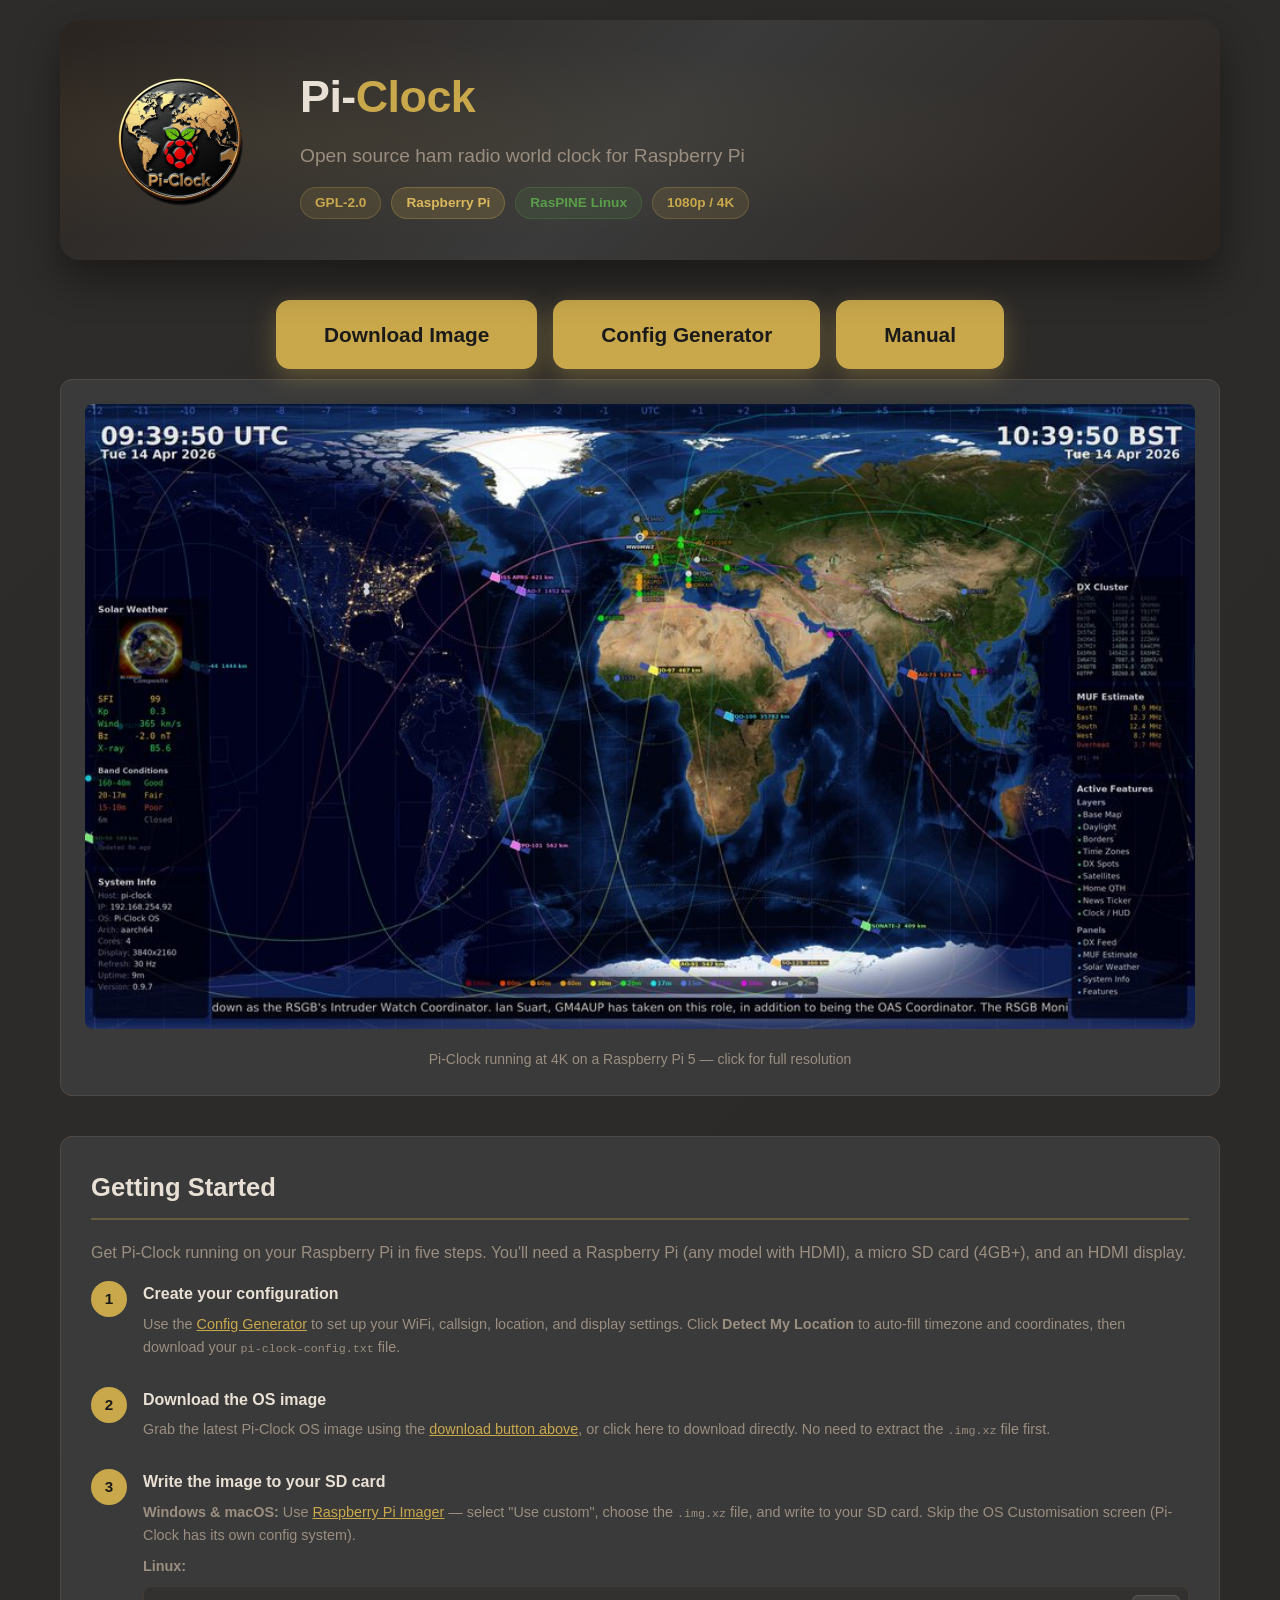
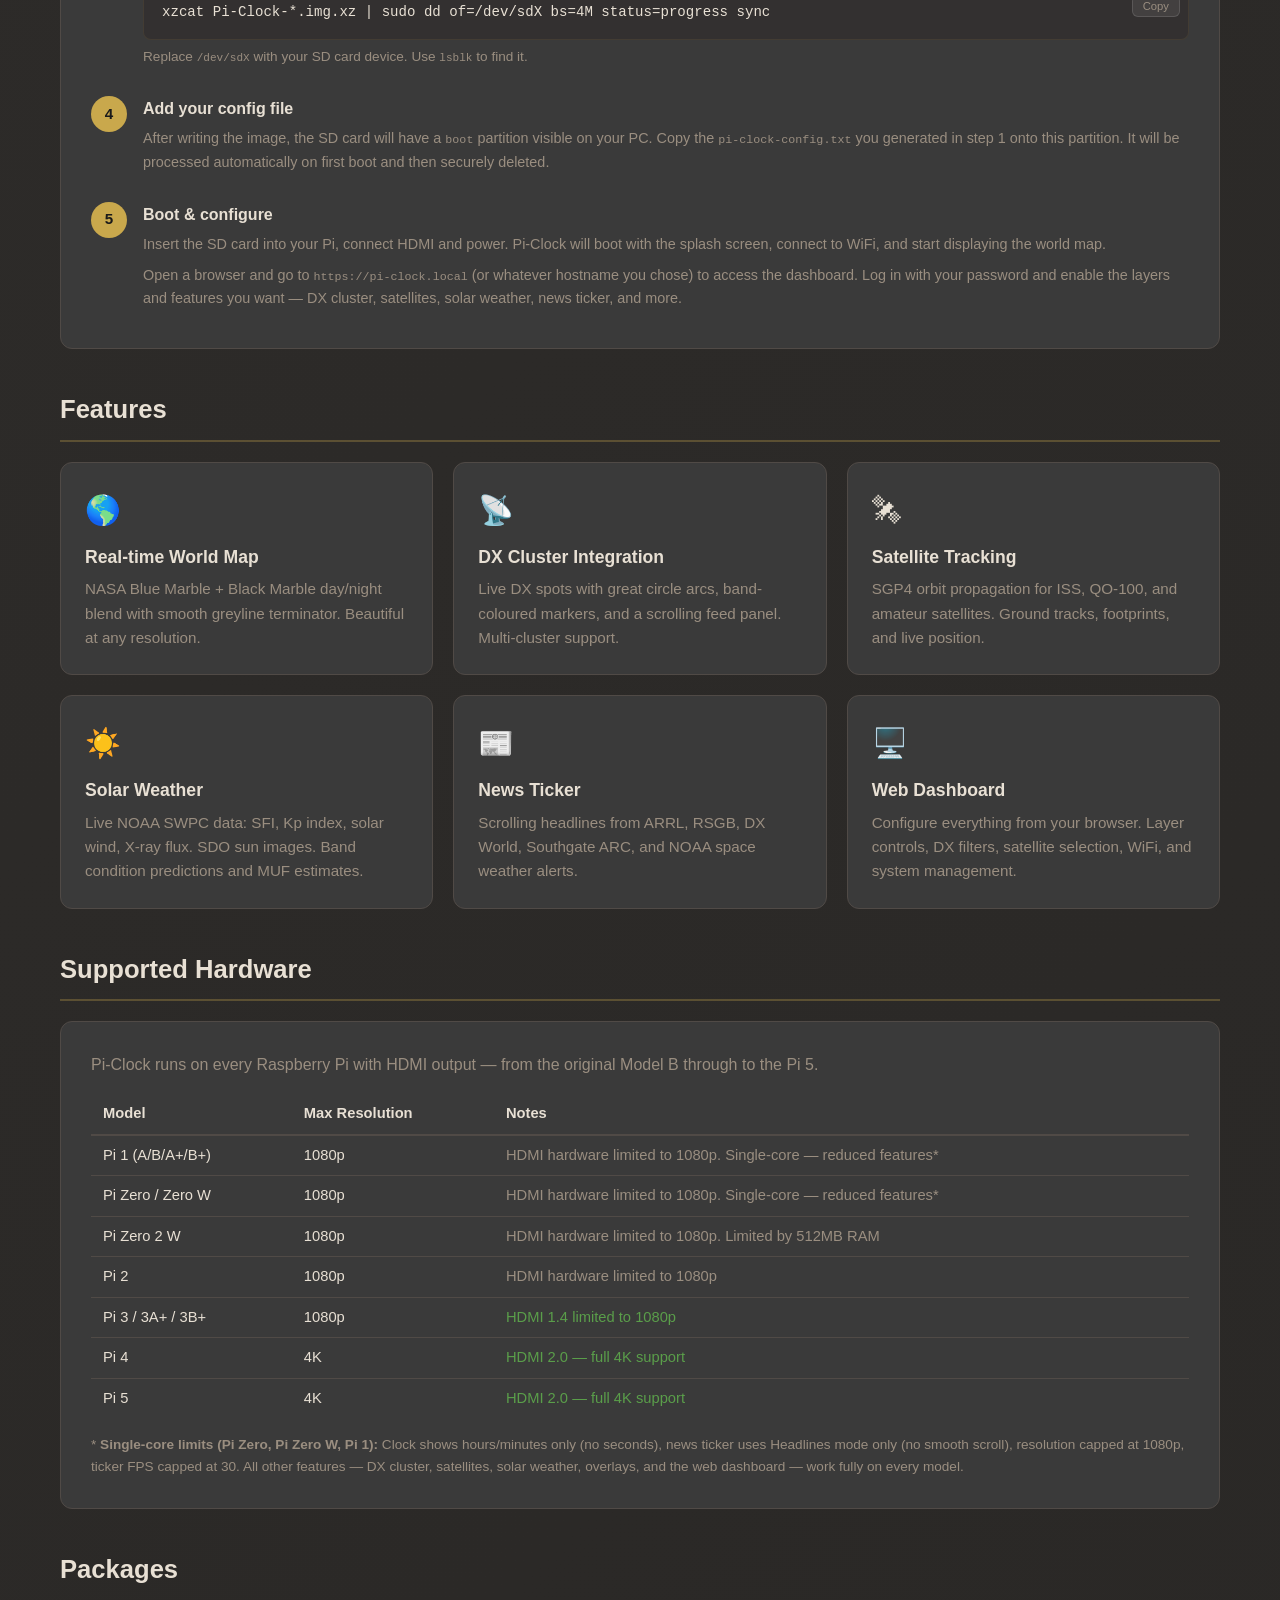
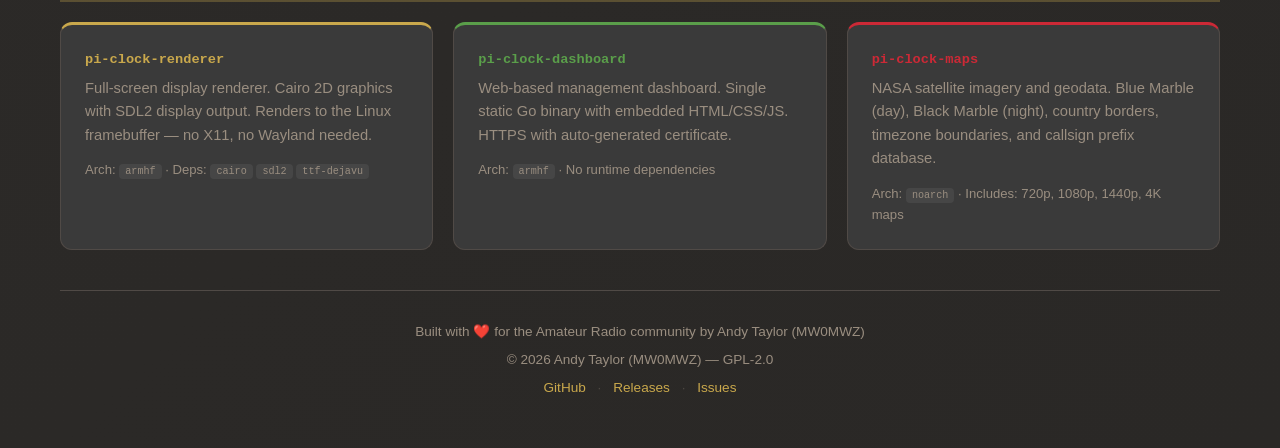
==== index.html @ e1d17243 "Pi-Clock gh-pages" ====
<!DOCTYPE html>
<html lang="en">
<head>
    <meta charset="UTF-8">
    <meta name="viewport" content="width=device-width, initial-scale=1.0">
    <title>Pi-Clock - Open Source Ham Radio World Clock</title>
    <link rel="icon" href="favicon.ico" type="image/x-icon">
    <link rel="apple-touch-icon" href="apple-touch-icon.png">
    <style>
        * {
            margin: 0;
            padding: 0;
            box-sizing: border-box;
        }

        :root {
            --pic-gold: #c9a84c;
            --pic-gold-light: #dbb85c;
            --pic-accent: #c9a84c;
            --pic-green: #5a9e4a;
            --pic-red: #cc2936;
            --text-light: #e8e0d4;
            --text-muted: #9a8e80;
            --bg-dark: #2e2c2a;
            --bg-card: #3a3a3a;
            --border-color: #504a46;
            --code-bg: #333030;
            --renderer-color: #c9a84c;
            --dashboard-color: #5a9e4a;
            --maps-color: #cc2936;
        }

        body {
            font-family: -apple-system, BlinkMacSystemFont, 'Segoe UI', Roboto, 'Helvetica Neue', Arial, sans-serif;
            background: linear-gradient(135deg, var(--bg-dark) 0%, #2a2826 100%);
            color: var(--text-light);
            min-height: 100vh;
            line-height: 1.6;
        }

        .container {
            max-width: 1200px;
            margin: 0 auto;
            padding: 20px;
        }

        /* ── Header ──────────────────────────────────────────── */
        header {
            padding: 40px;
            background: linear-gradient(135deg, #2a2420 0%, #3a3a3a 50%, #2a2420 100%);
            border-radius: 20px;
            margin-bottom: 40px;
            box-shadow: 0 20px 40px rgba(0,0,0,0.4);
            position: relative;
            overflow: hidden;
        }

        header::before {
            content: '';
            position: absolute;
            top: 0; left: 0; right: 0; bottom: 0;
            background: radial-gradient(ellipse at 20% 50%, rgba(201,168,76,0.08) 0%, transparent 60%);
        }

        .header-content {
            position: relative;
            z-index: 2;
            display: flex;
            align-items: center;
            gap: 40px;
        }

        .logo {
            width: 160px;
            height: 160px;
            flex-shrink: 0;
            animation: float-logo 4s ease-in-out infinite;
        }

        @keyframes float-logo {
            0%, 100% { transform: translateY(0); }
            50% { transform: translateY(-8px); }
        }

        .header-text {
            flex: 1;
        }

        h1 {
            font-size: 2.8em;
            font-weight: 700;
            margin-bottom: 8px;
            letter-spacing: -0.5px;
        }

        h1 span {
            color: var(--pic-gold);
        }

        .tagline {
            font-size: 1.2em;
            color: var(--text-muted);
            margin-bottom: 16px;
        }

        .badges {
            display: flex;
            gap: 10px;
            flex-wrap: wrap;
        }

        @media (max-width: 768px) {
            .header-content {
                flex-direction: column;
                text-align: center;
            }
            .badges { justify-content: center; }
            .logo { width: 120px; height: 120px; }
        }

        .badge {
            display: inline-block;
            padding: 4px 14px;
            font-size: 0.85em;
            font-weight: 600;
            border-radius: 20px;
            background: rgba(201,168,76,0.12);
            color: var(--pic-gold);
            border: 1px solid rgba(201,168,76,0.25);
        }

        .badge.gold {
            background: rgba(201,168,76,0.18);
            color: var(--pic-gold-light);
            border-color: rgba(201,168,76,0.3);
        }

        .badge.green {
            background: rgba(90,158,74,0.12);
            color: var(--pic-green);
            border-color: rgba(90,158,74,0.25);
        }

        /* ── Section titles ──────────────────────────────────── */
        .section-title {
            font-size: 1.6em;
            font-weight: 600;
            margin-bottom: 20px;
            padding-bottom: 10px;
            border-bottom: 2px solid rgba(201,168,76,0.3);
        }

        /* ── Feature grid ────────────────────────────────────── */
        .features {
            display: grid;
            grid-template-columns: repeat(auto-fit, minmax(300px, 1fr));
            gap: 20px;
            margin-bottom: 40px;
        }

        .feature-card {
            background: var(--bg-card);
            border: 1px solid var(--border-color);
            border-radius: 12px;
            padding: 24px;
            transition: transform 0.2s, box-shadow 0.2s;
        }

        .feature-card:hover {
            transform: translateY(-3px);
            box-shadow: 0 12px 24px rgba(0,0,0,0.3);
        }

        .feature-icon {
            font-size: 1.8em;
            margin-bottom: 10px;
        }

        .feature-card h3 {
            font-size: 1.1em;
            margin-bottom: 6px;
        }

        .feature-card p {
            color: var(--text-muted);
            font-size: 0.95em;
        }

        /* ── Quick start ─────────────────────────────────────── */
        .quick-start {
            background: var(--bg-card);
            border: 1px solid var(--border-color);
            border-radius: 12px;
            padding: 30px;
            margin-bottom: 40px;
        }

        .steps {
            display: flex;
            flex-direction: column;
            gap: 20px;
            margin-top: 16px;
        }

        .step {
            display: flex;
            gap: 16px;
            align-items: flex-start;
        }

        .step-num {
            flex-shrink: 0;
            width: 36px;
            height: 36px;
            border-radius: 50%;
            background: var(--pic-gold);
            color: #1a1a1a;
            display: flex;
            align-items: center;
            justify-content: center;
            font-weight: 700;
            font-size: 0.95em;
        }

        .step-content {
            flex: 1;
        }

        .step-content h4 {
            margin-bottom: 6px;
        }

        .step-content p {
            color: var(--text-muted);
            font-size: 0.9em;
            margin-bottom: 8px;
        }

        .code-block {
            background: var(--code-bg);
            border-radius: 8px;
            padding: 14px 18px;
            font-family: 'SF Mono', 'Fira Code', 'Cascadia Code', monospace;
            font-size: 0.88em;
            line-height: 1.7;
            overflow-x: auto;
            position: relative;
            border: 1px solid rgba(201,168,76,0.1);
        }

        .code-block .comment {
            color: #6c7a89;
        }

        .copy-btn {
            position: absolute;
            top: 8px;
            right: 8px;
            background: rgba(255,255,255,0.08);
            border: 1px solid rgba(255,255,255,0.12);
            color: var(--text-muted);
            padding: 4px 10px;
            border-radius: 6px;
            font-size: 0.8em;
            cursor: pointer;
            transition: all 0.2s;
        }

        .copy-btn:hover {
            background: rgba(255,255,255,0.15);
            color: #fff;
        }

        /* ── Package cards ────────────────────────────────────── */
        .packages {
            display: grid;
            grid-template-columns: repeat(auto-fit, minmax(300px, 1fr));
            gap: 20px;
            margin-bottom: 40px;
        }

        .package-card {
            background: var(--bg-card);
            border: 1px solid var(--border-color);
            border-radius: 12px;
            padding: 24px;
            border-top: 3px solid;
            transition: transform 0.2s, box-shadow 0.2s;
        }

        .package-card:hover {
            transform: translateY(-3px);
            box-shadow: 0 12px 24px rgba(0,0,0,0.3);
        }

        .package-card.renderer { border-top-color: var(--renderer-color); }
        .package-card.dashboard { border-top-color: var(--dashboard-color); }
        .package-card.maps { border-top-color: var(--maps-color); }

        .package-name {
            font-family: monospace;
            font-size: 1.05em;
            font-weight: 600;
            margin-bottom: 6px;
        }

        .package-card.renderer .package-name { color: var(--renderer-color); }
        .package-card.dashboard .package-name { color: var(--dashboard-color); }
        .package-card.maps .package-name { color: var(--maps-color); }

        .package-desc {
            color: var(--text-muted);
            font-size: 0.92em;
            margin-bottom: 12px;
        }

        .package-deps {
            font-size: 0.82em;
            color: var(--text-muted);
        }

        .package-deps code {
            background: rgba(255,255,255,0.06);
            padding: 2px 6px;
            border-radius: 4px;
            font-size: 0.95em;
        }

        /* ── Links ────────────────────────────────────────────── */
        .links {
            display: flex;
            justify-content: center;
            gap: 16px;
            flex-wrap: wrap;
            margin-bottom: 40px;
        }

        .link-btn {
            display: inline-flex;
            align-items: center;
            gap: 8px;
            padding: 12px 24px;
            border-radius: 10px;
            font-weight: 600;
            font-size: 0.95em;
            text-decoration: none;
            transition: all 0.2s;
        }

        .link-btn.primary {
            background: var(--pic-accent);
            color: #1a1a1a;
            font-weight: 700;
        }

        .link-btn.primary:hover {
            background: var(--pic-gold-light);
            color: #1a1a1a;
            transform: translateY(-2px);
            box-shadow: 0 6px 16px rgba(201,168,76,0.3);
        }

        .link-btn.outline {
            background: transparent;
            color: var(--text-light);
            border: 1px solid var(--border-color);
        }

        .link-btn.outline:hover {
            border-color: var(--pic-gold);
            color: var(--pic-gold);
            transform: translateY(-2px);
        }

        /* ── Footer ──────────────────────────────────────────── */
        footer {
            text-align: center;
            padding: 30px 20px;
            color: var(--text-muted);
            font-size: 0.85em;
            border-top: 1px solid var(--border-color);
        }

        footer a {
            color: var(--pic-gold);
            text-decoration: none;
        }

        footer a:hover {
            text-decoration: underline;
        }

        .footer-sep {
            margin: 0 8px;
            opacity: 0.3;
        }

        /* ── Responsive ──────────────────────────────────────── */
        @media (max-width: 768px) {
            header { padding: 24px 16px; }
            h1 { font-size: 2em; }
            .features, .packages { grid-template-columns: 1fr; }
            .code-block { font-size: 0.8em; }
        }
    </style>
</head>
<body>
    <div class="container">

        <!-- Header -->
        <header>
            <div class="header-content">
                <img src="logo.png" alt="Pi-Clock" class="logo">
                <div class="header-text">
                    <h1>Pi-<span>Clock</span></h1>
                    <p class="tagline">Open source ham radio world clock for Raspberry Pi</p>
                    <div class="badges">
                        <span class="badge">GPL-2.0</span>
                        <span class="badge gold">Raspberry Pi</span>
                        <a href="https://raspine.org" target="_blank" rel="noopener" class="badge green" style="text-decoration:none">RasPINE Linux</a>
                        <span class="badge">1080p / 4K</span>
                    </div>
                </div>
            </div>
        </header>

        <!-- Action buttons -->
        <div style="display:flex; justify-content:center; gap:16px; flex-wrap:wrap; margin-bottom:24px;">
            <a id="download-btn" href="https://github.com/MW0MWZ/Pi-Clock/releases/latest" class="link-btn primary" style="font-size:1.3em; padding:18px 48px; border-radius:14px; box-shadow:0 8px 24px rgba(201,168,76,0.35);">
                Download Image
            </a>
            <a href="config-generator.html" class="link-btn primary" style="font-size:1.3em; padding:18px 48px; border-radius:14px; box-shadow:0 8px 24px rgba(201,168,76,0.35);">
                Config Generator
            </a>
            <a href="manual/index.html" class="link-btn primary" style="font-size:1.3em; padding:18px 48px; border-radius:14px; box-shadow:0 8px 24px rgba(201,168,76,0.35);">
                Manual
            </a>
        </div>
        <p id="download-info" style="text-align:center; margin-top:-14px; margin-bottom:24px; color:var(--text-muted); font-size:0.85em;"></p>

        <!-- Screenshot -->
        <div style="background:var(--bg-card); border:1px solid var(--border-color); border-radius:12px; padding:24px; margin-bottom:40px; text-align:center;">
            <a href="screenshot.jpg" target="_blank" rel="noopener">
                <img src="screenshot-thumb.jpg" alt="Pi-Clock running at 4K on a Raspberry Pi 5"
                     style="width:100%; border-radius:8px;">
            </a>
            <p style="margin-top:12px; margin-bottom:0; color:var(--text-muted); font-size:14px;">Pi-Clock running at 4K on a Raspberry Pi 5 &mdash; click for full resolution</p>
        </div>

        <!-- Quick Start -->
        <div class="quick-start">
            <h2 class="section-title">Getting Started</h2>
            <p style="color: var(--text-muted); margin-bottom: 16px;">
                Get Pi-Clock running on your Raspberry Pi in five steps.
                You'll need a Raspberry Pi (any model with HDMI), a micro SD card (4GB+), and an HDMI display.
            </p>

            <div class="steps">
                <div class="step">
                    <div class="step-num">1</div>
                    <div class="step-content">
                        <h4>Create your configuration</h4>
                        <p>Use the <a href="config-generator.html" style="color:var(--pic-gold)">Config Generator</a>
                        to set up your WiFi, callsign, location, and display settings.
                        Click <strong>Detect My Location</strong> to auto-fill timezone and coordinates,
                        then download your <code>pi-clock-config.txt</code> file.</p>
                    </div>
                </div>

                <div class="step">
                    <div class="step-num">2</div>
                    <div class="step-content">
                        <h4>Download the OS image</h4>
                        <p>Grab the latest Pi-Clock OS image using the
                        <a id="step-download-link" href="https://github.com/MW0MWZ/Pi-Clock/releases/latest" style="color:var(--pic-gold)">download button above</a>,
                        or click here to download directly. No need to extract the <code>.img.xz</code> file first.</p>
                    </div>
                </div>

                <div class="step">
                    <div class="step-num">3</div>
                    <div class="step-content">
                        <h4>Write the image to your SD card</h4>
                        <p><strong>Windows &amp; macOS:</strong> Use
                        <a href="https://www.raspberrypi.com/software/" style="color:var(--pic-gold)">Raspberry Pi Imager</a>
                        &mdash; select "Use custom", choose the <code>.img.xz</code> file, and write to your SD card.
                        Skip the OS Customisation screen (Pi-Clock has its own config system).</p>
                        <p><strong>Linux:</strong></p>
                        <div class="code-block">
                            <button class="copy-btn" onclick="copyCode(this)">Copy</button>
xzcat Pi-Clock-*.img.xz | sudo dd of=/dev/sdX bs=4M status=progress
sync</div>
                        <p style="margin-top: 6px; font-size: 0.85em; color: var(--text-muted);">
                            Replace <code>/dev/sdX</code> with your SD card device. Use <code>lsblk</code> to find it.
                        </p>
                    </div>
                </div>

                <div class="step">
                    <div class="step-num">4</div>
                    <div class="step-content">
                        <h4>Add your config file</h4>
                        <p>After writing the image, the SD card will have a <code>boot</code> partition visible on your PC.
                        Copy the <code>pi-clock-config.txt</code> you generated in step 1 onto this partition.
                        It will be processed automatically on first boot and then securely deleted.</p>
                    </div>
                </div>

                <div class="step">
                    <div class="step-num">5</div>
                    <div class="step-content">
                        <h4>Boot &amp; configure</h4>
                        <p>Insert the SD card into your Pi, connect HDMI and power.
                        Pi-Clock will boot with the splash screen, connect to WiFi, and start displaying the world map.</p>
                        <p>Open a browser and go to
                        <code>https://pi-clock.local</code> (or whatever hostname you chose)
                        to access the dashboard. Log in with your password and enable the layers and features you want
                        &mdash; DX cluster, satellites, solar weather, news ticker, and more.</p>
                    </div>
                </div>
            </div>
        </div>

        <!-- Features -->
        <h2 class="section-title">Features</h2>
        <div class="features">
            <div class="feature-card">
                <div class="feature-icon">&#127758;</div>
                <h3>Real-time World Map</h3>
                <p>NASA Blue Marble + Black Marble day/night blend with smooth greyline terminator. Beautiful at any resolution.</p>
            </div>
            <div class="feature-card">
                <div class="feature-icon">&#128225;</div>
                <h3>DX Cluster Integration</h3>
                <p>Live DX spots with great circle arcs, band-coloured markers, and a scrolling feed panel. Multi-cluster support.</p>
            </div>
            <div class="feature-card">
                <div class="feature-icon">&#128752;</div>
                <h3>Satellite Tracking</h3>
                <p>SGP4 orbit propagation for ISS, QO-100, and amateur satellites. Ground tracks, footprints, and live position.</p>
            </div>
            <div class="feature-card">
                <div class="feature-icon">&#9728;&#65039;</div>
                <h3>Solar Weather</h3>
                <p>Live NOAA SWPC data: SFI, Kp index, solar wind, X-ray flux. SDO sun images. Band condition predictions and MUF estimates.</p>
            </div>
            <div class="feature-card">
                <div class="feature-icon">&#128240;</div>
                <h3>News Ticker</h3>
                <p>Scrolling headlines from ARRL, RSGB, DX World, Southgate ARC, and NOAA space weather alerts.</p>
            </div>
            <div class="feature-card">
                <div class="feature-icon">&#128421;&#65039;</div>
                <h3>Web Dashboard</h3>
                <p>Configure everything from your browser. Layer controls, DX filters, satellite selection, WiFi, and system management.</p>
            </div>
        </div>

        <!-- Supported Hardware -->
        <h2 class="section-title">Supported Hardware</h2>
        <div class="quick-start">
            <p style="color: var(--text-muted); margin-bottom: 16px;">
                Pi-Clock runs on every Raspberry Pi with HDMI output &mdash; from the original Model B through to the Pi 5.
            </p>
            <table style="width:100%; font-size:0.92em; border-collapse:collapse; margin-bottom:16px;">
                <thead>
                    <tr style="border-bottom:2px solid var(--border-color); text-align:left;">
                        <th style="padding:8px 12px;">Model</th>
                        <th style="padding:8px 12px;">Max Resolution</th>
                        <th style="padding:8px 12px;">Notes</th>
                    </tr>
                </thead>
                <tbody>
                    <tr style="border-bottom:1px solid var(--border-color);">
                        <td style="padding:8px 12px;">Pi 1 (A/B/A+/B+)</td>
                        <td style="padding:8px 12px;">1080p</td>
                        <td style="padding:8px 12px; color:var(--text-muted);">HDMI hardware limited to 1080p. Single-core &mdash; reduced features*</td>
                    </tr>
                    <tr style="border-bottom:1px solid var(--border-color);">
                        <td style="padding:8px 12px;">Pi Zero / Zero W</td>
                        <td style="padding:8px 12px;">1080p</td>
                        <td style="padding:8px 12px; color:var(--text-muted);">HDMI hardware limited to 1080p. Single-core &mdash; reduced features*</td>
                    </tr>
                    <tr style="border-bottom:1px solid var(--border-color);">
                        <td style="padding:8px 12px;">Pi Zero 2 W</td>
                        <td style="padding:8px 12px;">1080p</td>
                        <td style="padding:8px 12px; color:var(--text-muted);">HDMI hardware limited to 1080p. Limited by 512MB RAM</td>
                    </tr>
                    <tr style="border-bottom:1px solid var(--border-color);">
                        <td style="padding:8px 12px;">Pi 2</td>
                        <td style="padding:8px 12px;">1080p</td>
                        <td style="padding:8px 12px; color:var(--text-muted);">HDMI hardware limited to 1080p</td>
                    </tr>
                    <tr style="border-bottom:1px solid var(--border-color);">
                        <td style="padding:8px 12px;">Pi 3 / 3A+ / 3B+</td>
                        <td style="padding:8px 12px;">1080p</td>
                        <td style="padding:8px 12px; color:var(--pic-green);">HDMI 1.4 limited to 1080p</td>
                    </tr>
                    <tr style="border-bottom:1px solid var(--border-color);">
                        <td style="padding:8px 12px;">Pi 4</td>
                        <td style="padding:8px 12px;">4K</td>
                        <td style="padding:8px 12px; color:var(--pic-green);">HDMI 2.0 &mdash; full 4K support</td>
                    </tr>
                    <tr>
                        <td style="padding:8px 12px;">Pi 5</td>
                        <td style="padding:8px 12px;">4K</td>
                        <td style="padding:8px 12px; color:var(--pic-green);">HDMI 2.0 &mdash; full 4K support</td>
                    </tr>
                </tbody>
            </table>
            <p style="font-size:0.85em; color:var(--text-muted);">
                * <strong>Single-core limits (Pi Zero, Pi Zero W, Pi 1):</strong>
                Clock shows hours/minutes only (no seconds), news ticker uses Headlines mode only (no smooth scroll),
                resolution capped at 1080p, ticker FPS capped at 30. All other features &mdash; DX cluster, satellites,
                solar weather, overlays, and the web dashboard &mdash; work fully on every model.
            </p>
        </div>

        <!-- Packages -->
        <h2 class="section-title">Packages</h2>
        <div class="packages">
            <div class="package-card renderer">
                <div class="package-name">pi-clock-renderer</div>
                <div class="package-desc">
                    Full-screen display renderer. Cairo 2D graphics with SDL2 display output.
                    Renders to the Linux framebuffer &mdash; no X11, no Wayland needed.
                </div>
                <div class="package-deps">
                    Arch: <code>armhf</code>
                    &middot; Deps: <code>cairo</code> <code>sdl2</code> <code>ttf-dejavu</code>
                </div>
            </div>

            <div class="package-card dashboard">
                <div class="package-name">pi-clock-dashboard</div>
                <div class="package-desc">
                    Web-based management dashboard. Single static Go binary with embedded
                    HTML/CSS/JS. HTTPS with auto-generated certificate.
                </div>
                <div class="package-deps">
                    Arch: <code>armhf</code>
                    &middot; No runtime dependencies
                </div>
            </div>

            <div class="package-card maps">
                <div class="package-name">pi-clock-maps</div>
                <div class="package-desc">
                    NASA satellite imagery and geodata. Blue Marble (day), Black Marble (night),
                    country borders, timezone boundaries, and callsign prefix database.
                </div>
                <div class="package-deps">
                    Arch: <code>noarch</code>
                    &middot; Includes: 720p, 1080p, 1440p, 4K maps
                </div>
            </div>
        </div>

        <!-- Footer -->
        <footer>
            <p style="margin-bottom: 6px;">Built with &#10084;&#65039; for the Amateur Radio community by Andy Taylor (MW0MWZ)</p>
            <p>&copy; 2026 Andy Taylor (MW0MWZ) &mdash; GPL-2.0</p>
            <p style="margin-top: 6px;">
                <a href="https://github.com/MW0MWZ/Pi-Clock">GitHub</a>
                <span class="footer-sep">&middot;</span>
                <a href="https://github.com/MW0MWZ/Pi-Clock/releases/latest">Releases</a>
                <span class="footer-sep">&middot;</span>
                <a href="https://github.com/MW0MWZ/Pi-Clock/issues">Issues</a>
            </p>
        </footer>

    </div>

    <script>
    function copyCode(btn) {
        var block = btn.parentElement;
        var text = block.textContent.replace('Copy', '').trim();
        navigator.clipboard.writeText(text).then(function() {
            btn.textContent = 'Copied!';
            setTimeout(function() { btn.textContent = 'Copy'; }, 2000);
        });
    }

    /* Resolve the latest .img.xz download URL from GitHub Releases.
     * Falls back to the releases page if the API call fails. */
    (function() {
        var btn = document.getElementById('download-btn');
        fetch('https://api.github.com/repos/MW0MWZ/Pi-Clock/releases/latest')
            .then(function(r) { return r.json(); })
            .then(function(release) {
                var asset = release.assets && release.assets.find(function(a) {
                    return a.name.match(/^Pi-Clock-.*\.img\.xz$/);
                });
                if (asset) {
                    var url = asset.browser_download_url;
                    btn.href = url;
                    btn.textContent = 'Download ' + release.tag_name;
                    var sizeMB = (asset.size / 1048576).toFixed(0);
                    document.getElementById('download-info').textContent =
                        asset.name + ' (' + sizeMB + ' MB)';
                    var stepLink = document.getElementById('step-download-link');
                    if (stepLink) stepLink.href = url;
                }
            })
            .catch(function() { /* keep fallback link */ });
    })();
    </script>
</body>
</html>
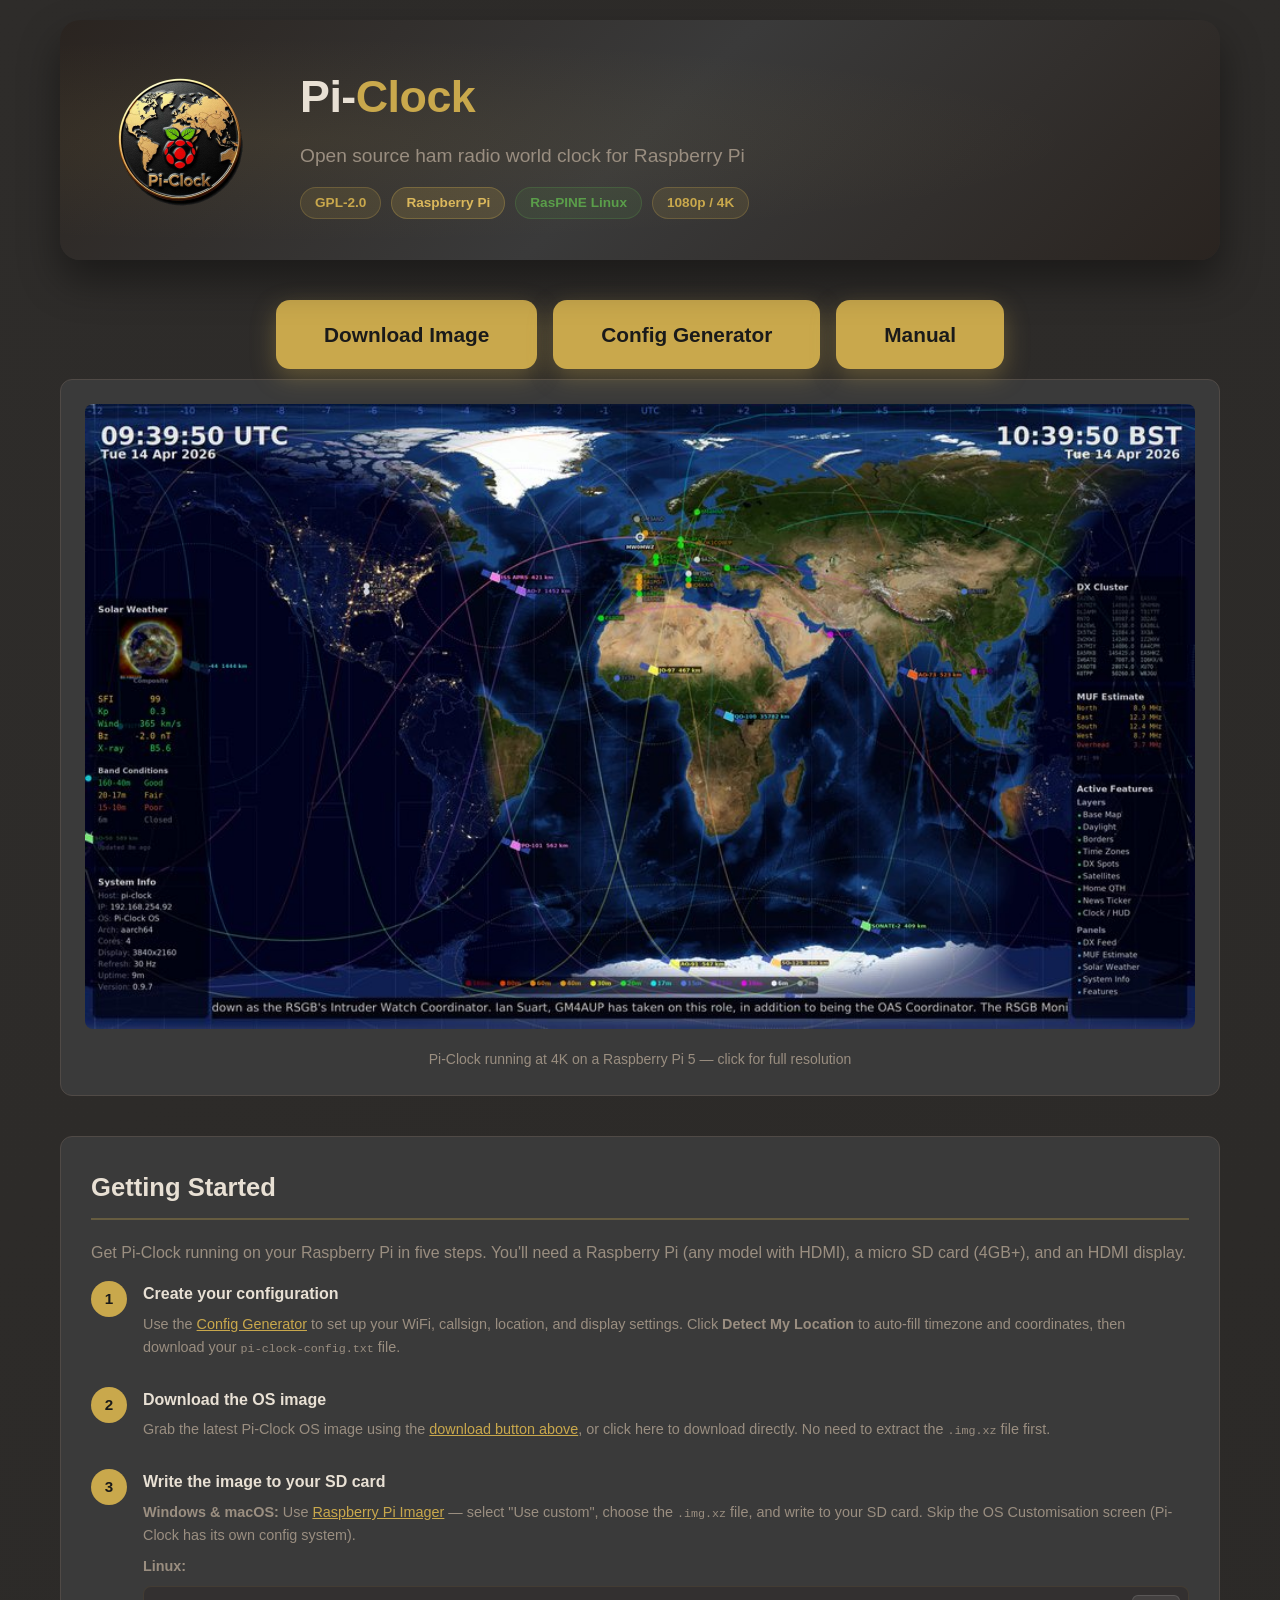
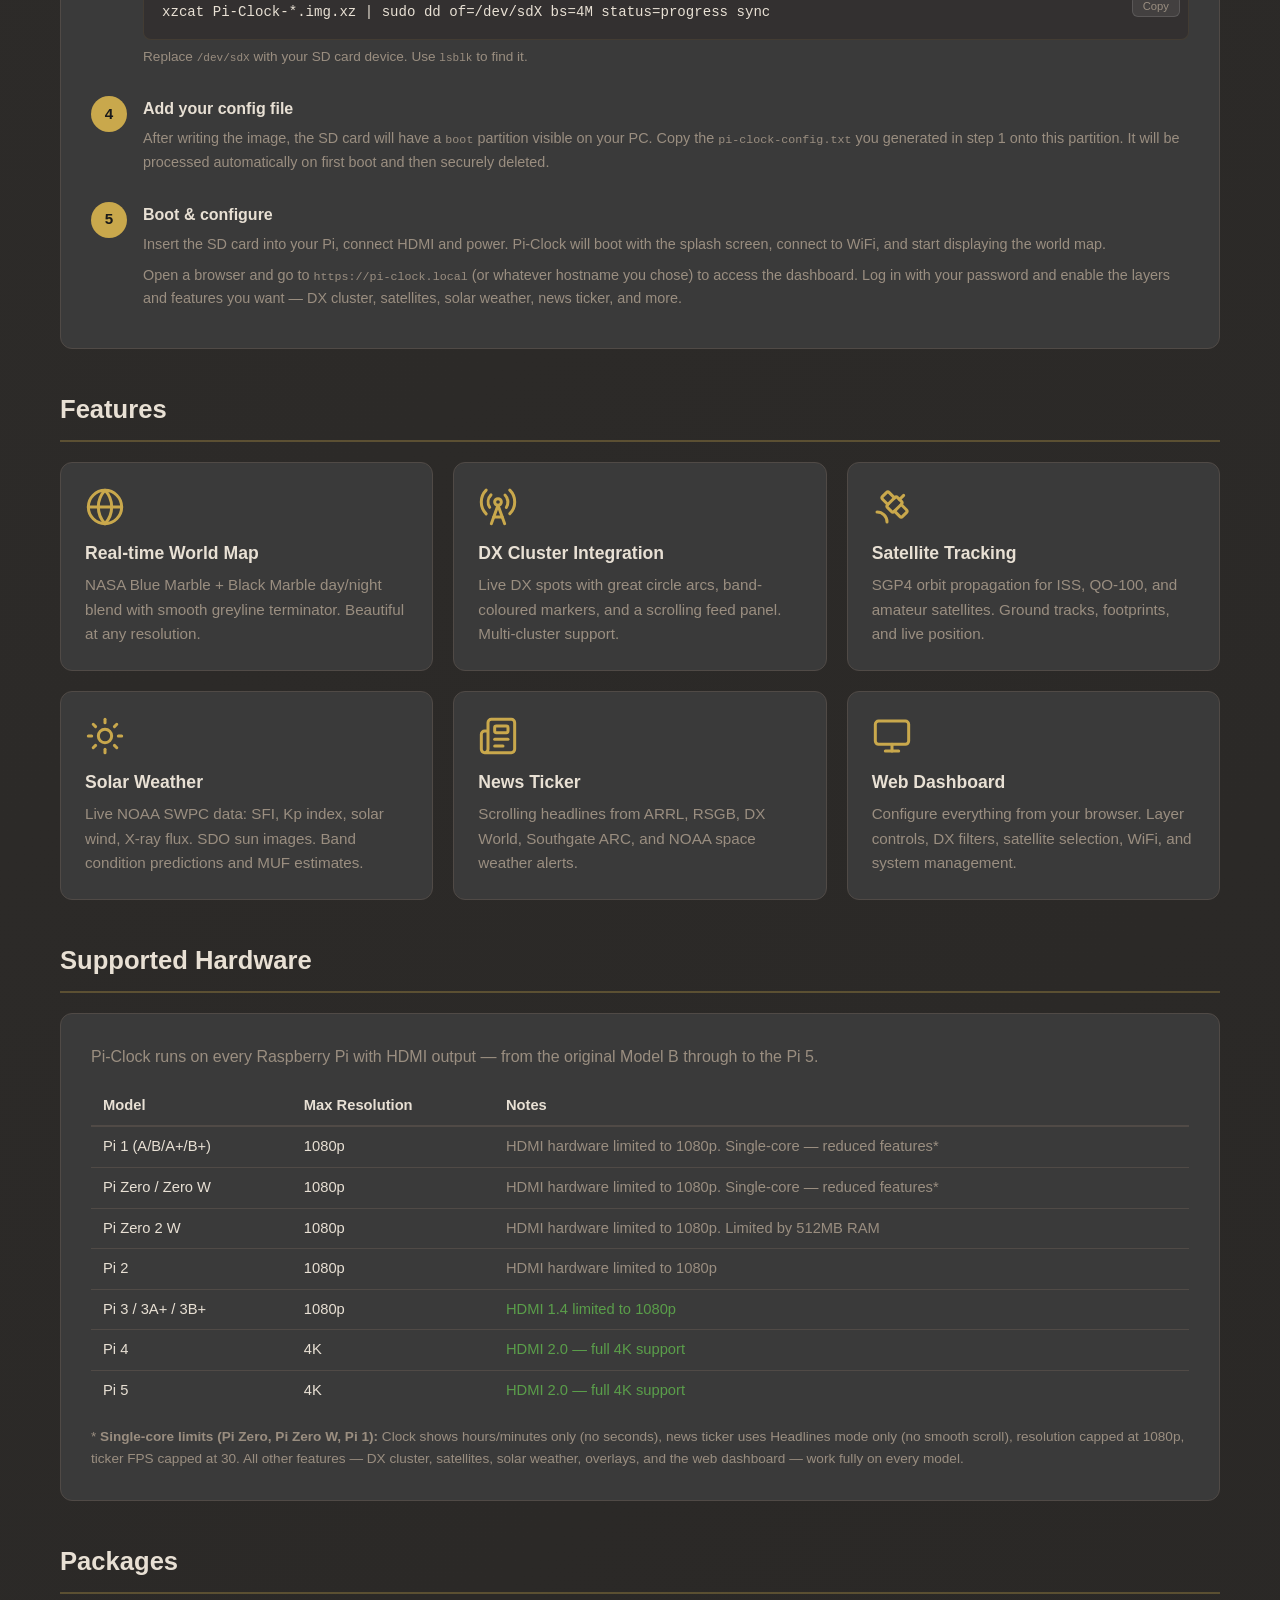
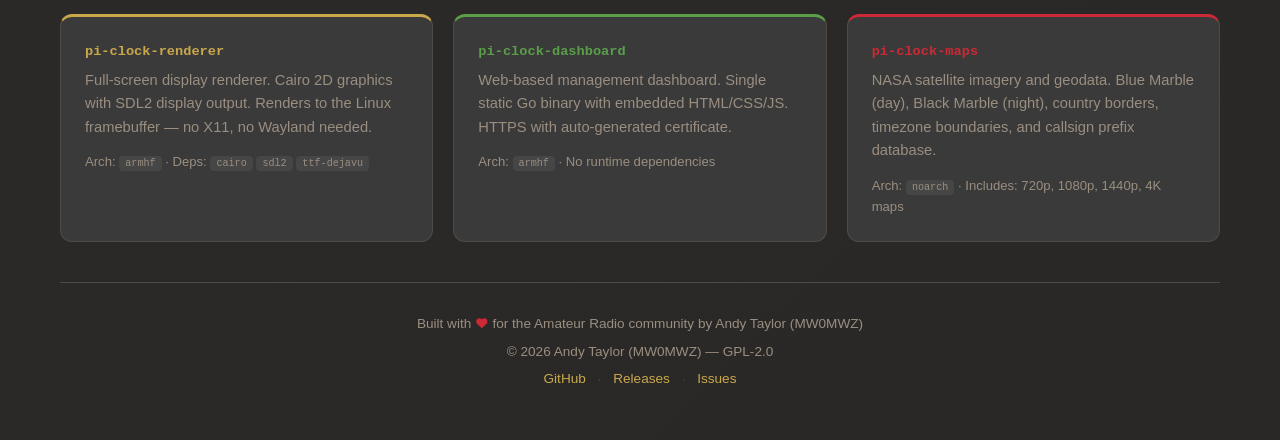
==== commit 11f61ae2: "Unify site icons with Lucide SVG sprite to match dashboard" ====
--- a/index.html
+++ b/index.html
@@ -11,6 +11,30 @@
             margin: 0;
             padding: 0;
             box-sizing: border-box;
+        }
+
+        /* ── Icon system ──────────────────────────────────────
+         * Inline SVG icons via the shared /icons.svg sprite.
+         * Stroke-only Lucide set; colour inherits from parent,
+         * size from parent font-size (1em × 1em). Matches the
+         * dashboard and manual. */
+        .icon {
+            width: 1em;
+            height: 1em;
+            vertical-align: -0.125em;
+            flex-shrink: 0;
+            fill: none;
+            stroke: currentColor;
+            stroke-width: 2;
+            stroke-linecap: round;
+            stroke-linejoin: round;
+        }
+
+        /* Filled red heart for the "built with love" footer. */
+        .icon-heart {
+            color: var(--pic-red);
+            fill: currentColor;
+            stroke: none;
         }
 
         :root {
@@ -171,9 +195,15 @@
             box-shadow: 0 12px 24px rgba(0,0,0,0.3);
         }
 
+        /* Feature block icon. Gold accent and a slightly thinner
+         * stroke (than the 2px default) so the glyph reads
+         * clearly at 2.5em without looking heavy. */
         .feature-icon {
-            font-size: 1.8em;
-            margin-bottom: 10px;
+            display: block;
+            font-size: 2.5em;
+            color: var(--pic-gold);
+            margin-bottom: 12px;
+            stroke-width: 1.8;
         }
 
         .feature-card h3 {
@@ -525,32 +555,32 @@
         <h2 class="section-title">Features</h2>
         <div class="features">
             <div class="feature-card">
-                <div class="feature-icon">&#127758;</div>
+                <svg class="feature-icon icon" aria-hidden="true"><use href="/icons.svg#icon-globe"/></svg>
                 <h3>Real-time World Map</h3>
                 <p>NASA Blue Marble + Black Marble day/night blend with smooth greyline terminator. Beautiful at any resolution.</p>
             </div>
             <div class="feature-card">
-                <div class="feature-icon">&#128225;</div>
+                <svg class="feature-icon icon" aria-hidden="true"><use href="/icons.svg#icon-radio-tower"/></svg>
                 <h3>DX Cluster Integration</h3>
                 <p>Live DX spots with great circle arcs, band-coloured markers, and a scrolling feed panel. Multi-cluster support.</p>
             </div>
             <div class="feature-card">
-                <div class="feature-icon">&#128752;</div>
+                <svg class="feature-icon icon" aria-hidden="true"><use href="/icons.svg#icon-satellite"/></svg>
                 <h3>Satellite Tracking</h3>
                 <p>SGP4 orbit propagation for ISS, QO-100, and amateur satellites. Ground tracks, footprints, and live position.</p>
             </div>
             <div class="feature-card">
-                <div class="feature-icon">&#9728;&#65039;</div>
+                <svg class="feature-icon icon" aria-hidden="true"><use href="/icons.svg#icon-sun"/></svg>
                 <h3>Solar Weather</h3>
                 <p>Live NOAA SWPC data: SFI, Kp index, solar wind, X-ray flux. SDO sun images. Band condition predictions and MUF estimates.</p>
             </div>
             <div class="feature-card">
-                <div class="feature-icon">&#128240;</div>
+                <svg class="feature-icon icon" aria-hidden="true"><use href="/icons.svg#icon-newspaper"/></svg>
                 <h3>News Ticker</h3>
                 <p>Scrolling headlines from ARRL, RSGB, DX World, Southgate ARC, and NOAA space weather alerts.</p>
             </div>
             <div class="feature-card">
-                <div class="feature-icon">&#128421;&#65039;</div>
+                <svg class="feature-icon icon" aria-hidden="true"><use href="/icons.svg#icon-monitor"/></svg>
                 <h3>Web Dashboard</h3>
                 <p>Configure everything from your browser. Layer controls, DX filters, satellite selection, WiFi, and system management.</p>
             </div>
@@ -658,7 +688,7 @@
 
         <!-- Footer -->
         <footer>
-            <p style="margin-bottom: 6px;">Built with &#10084;&#65039; for the Amateur Radio community by Andy Taylor (MW0MWZ)</p>
+            <p style="margin-bottom: 6px;">Built with <svg class="icon icon-heart" aria-label="love"><use href="/icons.svg#icon-heart"/></svg> for the Amateur Radio community by Andy Taylor (MW0MWZ)</p>
             <p>&copy; 2026 Andy Taylor (MW0MWZ) &mdash; GPL-2.0</p>
             <p style="margin-top: 6px;">
                 <a href="https://github.com/MW0MWZ/Pi-Clock">GitHub</a>
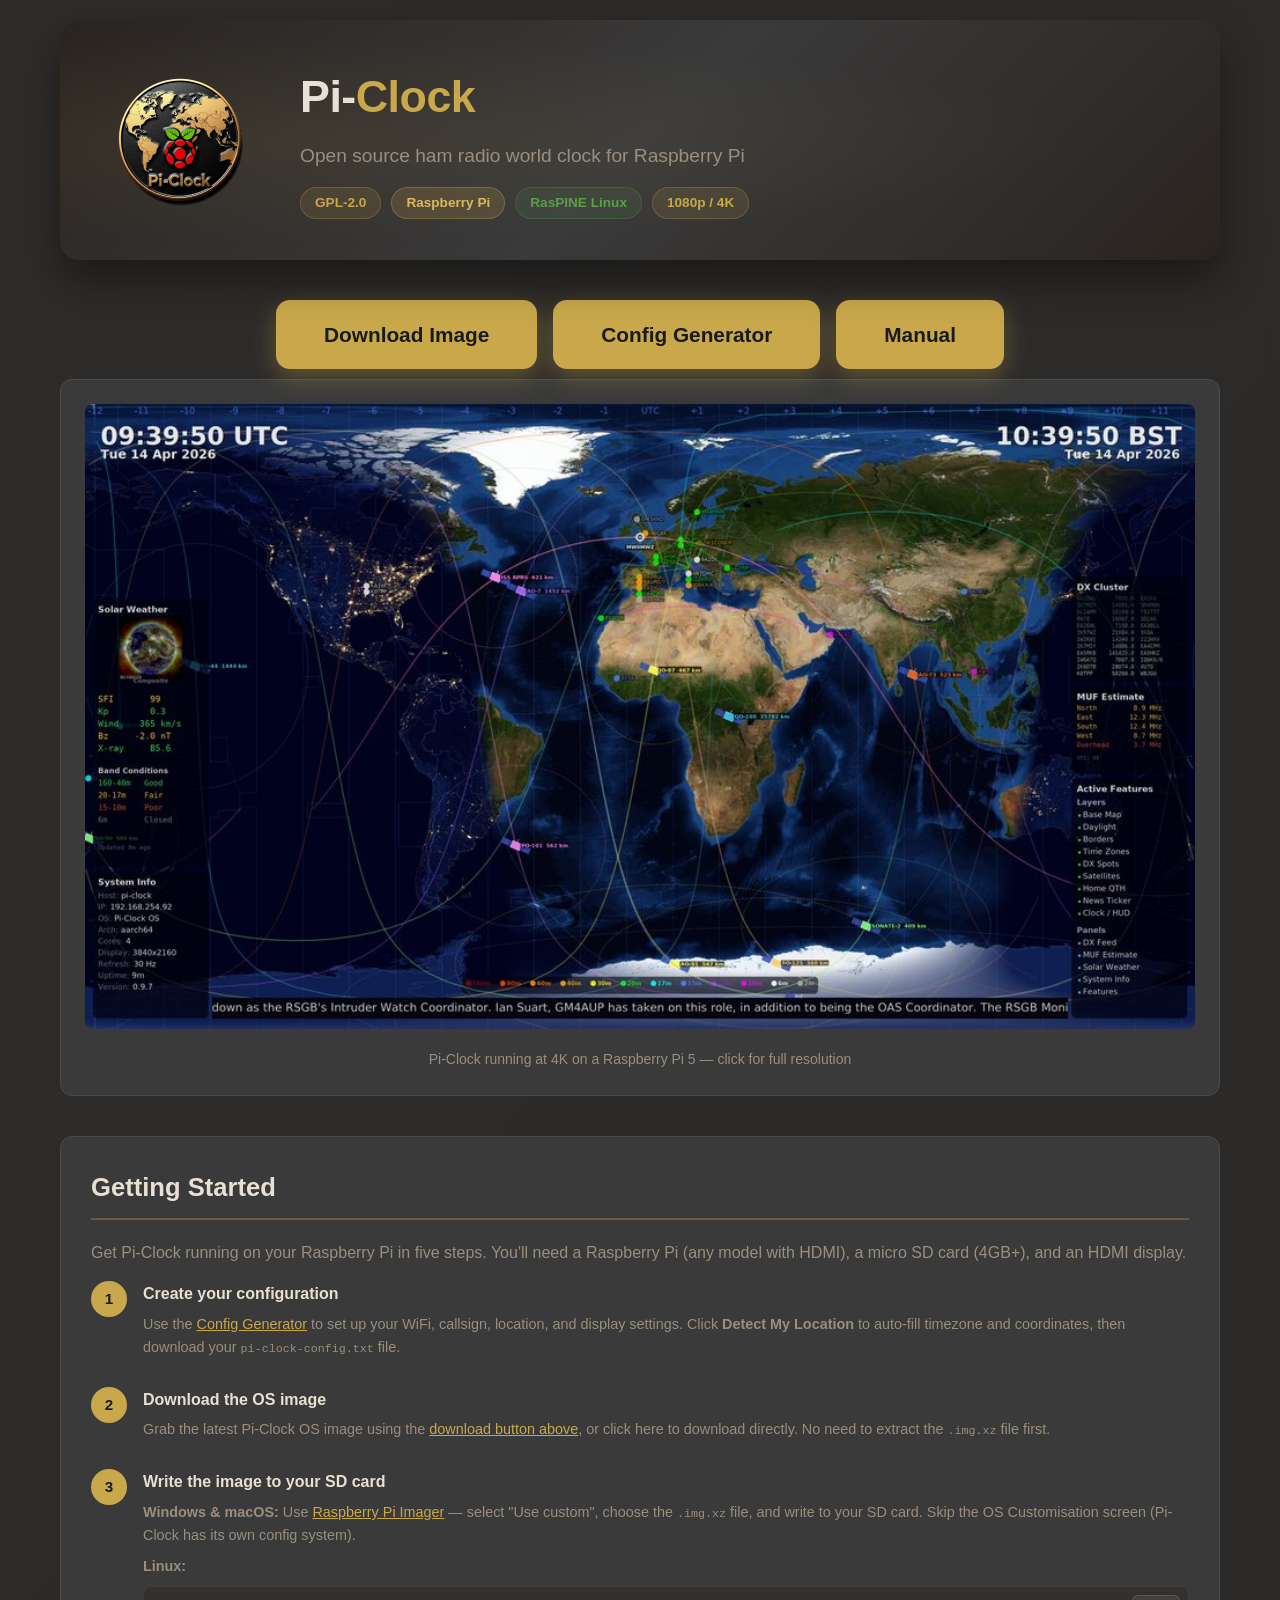
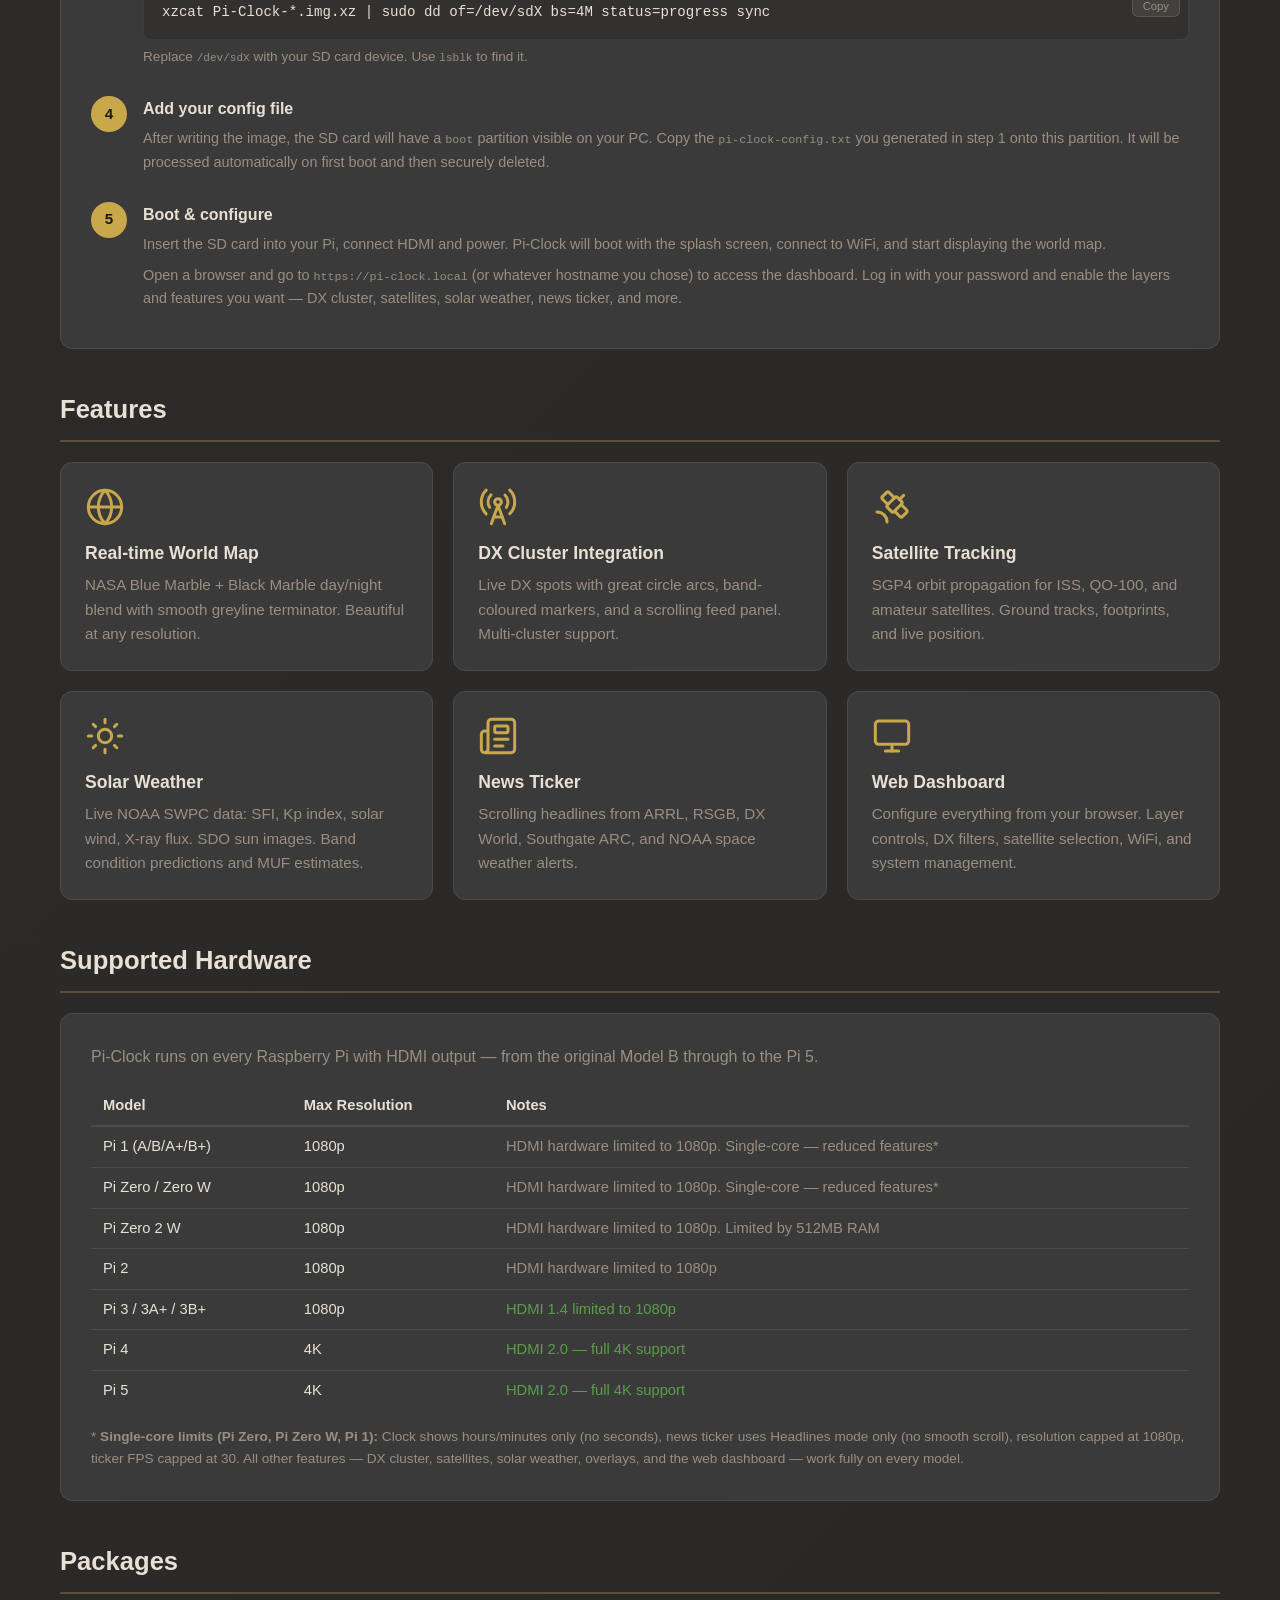
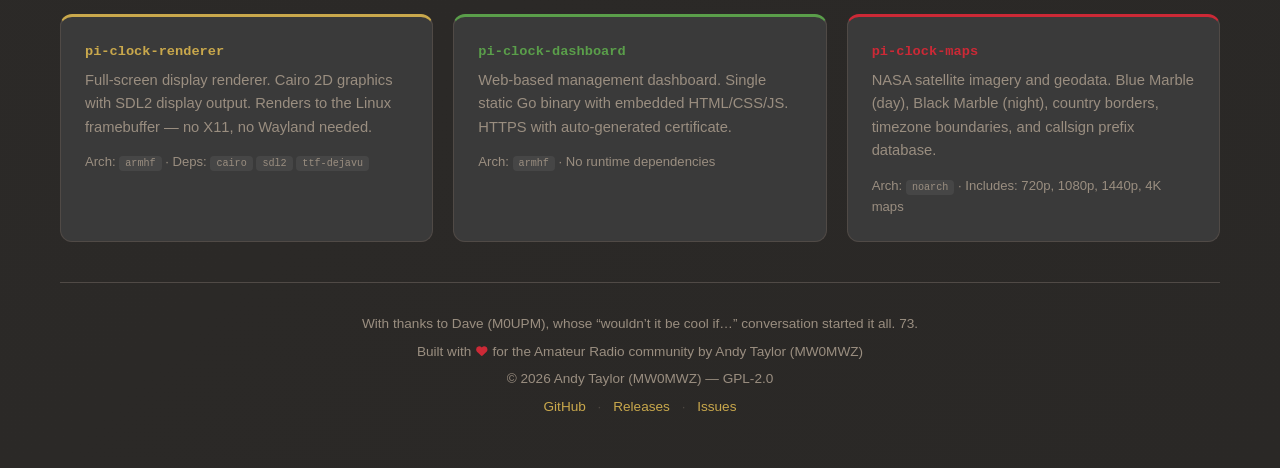
==== commit 1a63e1e6: "Add thanks to Dave (M0UPM) on the home page footer" ====
--- a/index.html
+++ b/index.html
@@ -688,6 +688,7 @@
 
         <!-- Footer -->
         <footer>
+            <p style="margin-bottom: 6px;">With thanks to Dave (M0UPM), whose &ldquo;wouldn&rsquo;t it be cool if&hellip;&rdquo; conversation started it all. 73.</p>
             <p style="margin-bottom: 6px;">Built with <svg class="icon icon-heart" aria-label="love"><use href="/icons.svg#icon-heart"/></svg> for the Amateur Radio community by Andy Taylor (MW0MWZ)</p>
             <p>&copy; 2026 Andy Taylor (MW0MWZ) &mdash; GPL-2.0</p>
             <p style="margin-top: 6px;">
